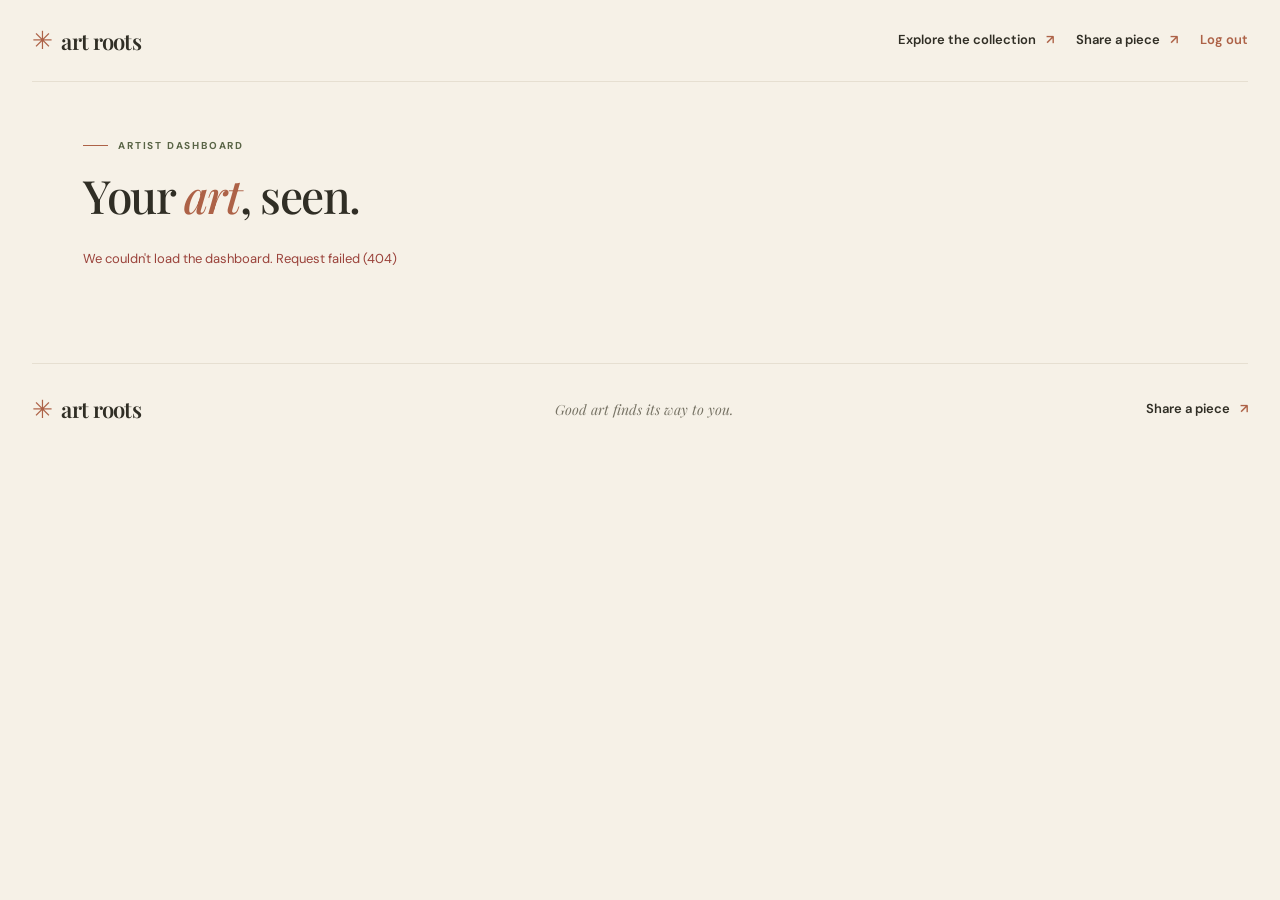
==== templates/dashboard.html @ 148a08ea "Add artist accounts, likes, and artist dashboard - Username/password login with artist and art-lover" ====
<!doctype html>
<html lang="en">
<head>
  <meta charset="utf-8">
  <meta name="viewport" content="width=device-width, initial-scale=1">
  <meta name="theme-color" content="#f6f1e7">
  <title>Art Roots — Artist dashboard</title>
  <link rel="preconnect" href="https://fonts.googleapis.com">
  <link rel="preconnect" href="https://fonts.gstatic.com" crossorigin>
  <link href="https://fonts.googleapis.com/css2?family=DM+Sans:wght@400;500;600;700&family=Playfair+Display:wght@500;600;700&display=swap" rel="stylesheet">
  <link rel="stylesheet" href="/static/style.css">
  <script src="/static/dashboard.js" defer></script>
</head>
<body>
  <header class="topbar"><a class="brand" href="/" aria-label="Art Roots home"><span class="brand-mark" aria-hidden="true">✳</span> art roots</a><nav class="nav-links"><a class="nav-link" href="/#gallery">Explore the collection <span aria-hidden="true">↗</span></a><a class="nav-link" href="/#share">Share a piece <span aria-hidden="true">↗</span></a><button id="logout-button" type="button" class="link-button">Log out</button></nav></header>
  <main class="dashboard">
    <section class="dash-head" aria-labelledby="dash-title">
      <div><p class="eyebrow"><span class="eyebrow-line"></span> ARTIST DASHBOARD</p><h2 id="dash-title">Your <em>art</em>, seen.</h2></div>
    </section>
    <div id="dash-status" class="status" role="status" aria-live="polite"></div>
    <div id="dash-body" hidden>
      <section class="stat-row" aria-label="Summary">
        <div class="stat-tile"><span class="stat-label">Artworks shared</span><strong id="stat-artworks">0</strong></div>
        <div class="stat-tile"><span class="stat-label">Total views</span><strong id="stat-views">0</strong></div>
        <div class="stat-tile"><span class="stat-label">Total likes</span><strong id="stat-likes">0</strong></div>
        <div class="stat-tile"><span class="stat-label">Most viewed</span><strong id="stat-top" class="stat-top">—</strong></div>
      </section>
      <div class="dash-panels">
        <section class="dash-panel" aria-labelledby="views-heading"><h3 id="views-heading">Views per artwork</h3><div id="views-chart" class="views-chart"></div></section>
        <section class="dash-panel" aria-labelledby="tags-heading"><h3 id="tags-heading">Moods people find you by</h3><p class="panel-note">Most common AI tags across your pieces</p><div id="top-tags" class="tag-list"></div></section>
      </div>
      <section class="dash-artworks" aria-labelledby="works-heading"><h3 id="works-heading">Your artworks</h3><div id="dash-grid" class="artwork-grid"></div></section>
    </div>
  </main>
  <footer><a class="brand" href="/"><span class="brand-mark" aria-hidden="true">✳</span> art roots</a><p>Good art finds its way to you.</p><a href="/#share">Share a piece <span aria-hidden="true">↗</span></a></footer>
</body>
</html>
---- static/style.css ----
﻿:root{--cream:#f6f1e7;--paper:#fffdf8;--ink:#302e25;--muted:#777365;--olive:#596446;--rust:#ad6247;--line:#e6dfd1;--serif:"Playfair Display",Georgia,serif;--sans:"DM Sans",Arial,sans-serif}*{box-sizing:border-box}html{scroll-behavior:smooth}body{margin:0;background:var(--cream);color:var(--ink);font:16px/1.55 var(--sans)}button,input,textarea{font:inherit}button,a{-webkit-tap-highlight-color:transparent}a{color:inherit;text-decoration:none}.topbar,main,footer{width:min(1220px,calc(100% - 64px));margin-inline:auto}.topbar{height:82px;display:flex;align-items:center;justify-content:space-between;border-bottom:1px solid var(--line)}.brand{font:600 22px var(--serif);letter-spacing:-.7px;display:inline-flex;align-items:center;gap:9px}.brand-mark{color:var(--rust);font:25px var(--sans)}.nav-link,footer>a:last-child{font-size:13px;font-weight:600}.nav-link span,footer>a:last-child span{color:var(--rust);padding-left:7px}.hero{min-height:570px;display:grid;grid-template-columns:1.02fr .98fr;align-items:center;gap:7%;padding:70px 4% 82px}.eyebrow{display:flex;align-items:center;gap:10px;color:var(--olive);font-size:10px;font-weight:700;letter-spacing:1.8px;margin:0 0 17px}.eyebrow-line{width:25px;height:1px;background:var(--rust)}h1,h2{font:500 clamp(44px,5.4vw,72px)/1.05 var(--serif);letter-spacing:-2px;margin:0}h1 em,h2 em{color:var(--rust);font-weight:500}h1 em{padding-left:22px}.hero-intro{max-width:450px;color:var(--muted);font-size:15px;margin:24px 0 27px}.search-form{height:58px;max-width:530px;display:flex;align-items:center;gap:10px;padding:5px;background:var(--paper);border:1px solid #e9e2d5;border-radius:9px;box-shadow:0 7px 24px #544d3810}.search-icon{font:29px var(--serif);color:var(--rust);padding-left:12px;transform:rotate(-20deg)}.search-form input{min-width:0;flex:1;border:0;outline:0;background:transparent;color:var(--ink);font-size:13px}.search-form button,.submit-button{border:0;background:var(--olive);color:white;border-radius:6px;padding:12px 15px;font-size:12px;font-weight:600;cursor:pointer;white-space:nowrap}.search-form button span,.submit-button span{padding-left:9px}.search-form button:hover,.submit-button:hover{background:#444f35}.search-hint{font-size:11px;color:#9b9585;margin:10px 0}.hero-art{position:relative;width:min(100%,430px);justify-self:center}.hero-art-frame{height:390px;position:relative;padding:10px;background:var(--paper);box-shadow:0 18px 44px #4a43301a;transform:rotate(2deg)}.hero-art-frame:before{content:"";position:absolute;inset:0;border:1px solid #ded6c6;pointer-events:none}.hero-art-frame img{height:100%;width:100%;object-fit:cover;display:block}.hero-caption{position:absolute;bottom:10px;left:10px;right:10px;display:flex;justify-content:space-between;padding:15px 16px;color:white;font-size:9px;letter-spacing:1px;background:linear-gradient(transparent,#171710b8)}.orbit-note{position:absolute;right:-43px;top:30px;display:grid;place-content:center;width:100px;height:100px;border-radius:50%;background:#e8cda4;color:var(--rust);text-align:center;font-size:21px;line-height:1}.orbit-note small{font:9px/1.3 var(--sans);color:var(--ink)}.gallery-section{padding:38px 4% 88px}.section-heading{display:flex;align-items:end;justify-content:space-between;margin-bottom:26px}.section-heading h2,.upload-intro h2{font-size:46px;letter-spacing:-1.5px}.section-heading .eyebrow{margin-bottom:11px}.results-label{color:var(--muted);font-size:12px;margin:0 0 5px}.artwork-grid{display:grid;grid-template-columns:repeat(3,minmax(0,1fr));gap:24px}.art-card{background:var(--paper);border:1px solid #ebe5d8;border-radius:8px;overflow:hidden;cursor:pointer;transition:transform .2s,box-shadow .2s}.art-card:hover,.art-card:focus-visible{transform:translateY(-4px);box-shadow:0 12px 30px #51483218;outline:2px solid #b7a982;outline-offset:2px}.card-image{width:100%;height:245px;object-fit:cover;display:block;background:#e4dfd2}.card-body{padding:17px 18px 19px}.card-body h3{font:600 21px/1.2 var(--serif);margin:0 0 4px}.artist-name{font-size:12px;color:var(--muted);margin:0 0 15px}.tag-list{display:flex;flex-wrap:wrap;gap:6px}.tag{padding:4px 9px;border-radius:30px;background:#f1eee5;color:#646752;font-size:10px}.status{font-size:13px;color:var(--muted);padding:0 0 14px}.status:empty{display:none}.status.error,.form-status.error{color:#9a423a}.empty-state{grid-column:1/-1;text-align:center;background:#eee8db;border-radius:8px;padding:42px 18px;color:var(--muted)}.empty-state strong{display:block;font:22px var(--serif);color:var(--ink);margin-bottom:5px}.upload-section{border-top:1px solid var(--line);padding:78px 4%;display:grid;grid-template-columns:.8fr 1.2fr;gap:9%;align-items:start}.upload-intro>p:last-child{max-width:270px;color:var(--muted);font-size:14px;margin-top:17px}.upload-form{display:grid;gap:16px;padding:23px;background:var(--paper);border:1px solid #e9e2d5;border-radius:8px}.upload-form label{display:grid;gap:7px;font-size:11px;font-weight:600;color:#605d50}.field-row{display:grid;grid-template-columns:1fr 1fr;gap:13px}.upload-form input:not([type=file]),.upload-form textarea{width:100%;border:1px solid var(--line);border-radius:5px;background:#fffefa;padding:11px;color:var(--ink);font-size:12px;outline-color:#8d9777}.upload-form textarea{resize:vertical}.file-field input{font-size:11px}.file-help{font-size:10px;color:#999282;font-weight:400}.submit-button{justify-self:start;padding:13px 16px}.form-status{margin:0;font-size:12px;color:var(--olive)}footer{border-top:1px solid var(--line);min-height:92px;display:flex;align-items:center;justify-content:space-between}footer p{color:var(--muted);font:italic 14px var(--serif)}.detail-dialog{position:fixed;inset:0;margin:auto;padding:0;border:0;border-radius:10px;width:min(880px,calc(100% - 32px));max-height:min(90vh,850px);background:var(--paper);color:var(--ink);box-shadow:0 22px 90px #1d1b1680}.detail-dialog::backdrop{background:#201e19b8;backdrop-filter:blur(3px)}.dialog-close{position:absolute;right:13px;top:10px;width:36px;height:36px;z-index:2;border:0;border-radius:50%;background:#f7f3e9;color:var(--ink);font-size:24px;cursor:pointer}.detail-content{display:grid;grid-template-columns:1fr 1fr;min-height:450px}.detail-image-wrap{min-height:450px;background:#e8e0d1}.detail-image{width:100%;height:100%;max-height:700px;object-fit:cover;display:block}.detail-copy{padding:42px 34px 30px;overflow:auto}.detail-copy h2{font-size:37px;letter-spacing:-1px}.detail-artist{margin:6px 0 20px;color:var(--muted);font-size:13px}.detail-description{font-size:13px;color:#5e5b50}.story-box{margin-top:20px;padding:16px;border-left:2px solid var(--rust);background:#f6f1e7}.story-box h3,.chat-box h3{font:600 13px var(--sans);margin:0 0 7px;color:var(--olive)}.story-box p{margin:0;color:#656153;font:italic 14px/1.6 var(--serif)}.alt-text{color:#8c8779;font-size:10px;margin-top:14px}.chat-box{margin-top:20px;border-top:1px solid var(--line);padding-top:17px}.chat-box form{display:flex;gap:7px}.chat-box input{min-width:0;flex:1;border:1px solid var(--line);border-radius:5px;padding:9px;font-size:11px}.chat-box button{border:0;border-radius:5px;background:var(--olive);color:white;padding:8px 12px;font-size:11px;cursor:pointer}.chat-reply{font-size:12px;color:var(--muted);white-space:pre-wrap;margin:10px 0 0}.sr-only{position:absolute;width:1px;height:1px;padding:0;margin:-1px;overflow:hidden;clip:rect(0,0,0,0);white-space:nowrap;border:0}
@media(max-width:760px){.topbar,main,footer{width:calc(100% - 36px)}.topbar{height:68px}.nav-link{font-size:11px}.hero{grid-template-columns:1fr;padding:53px 2% 55px;gap:38px}.hero-copy{max-width:570px}.hero-art{width:min(80%,430px)}.hero-art-frame{height:320px}.orbit-note{right:-33px;width:82px;height:82px}.gallery-section{padding:20px 2% 62px}.artwork-grid{grid-template-columns:repeat(2,minmax(0,1fr));gap:15px}.card-image{height:210px}.upload-section{grid-template-columns:1fr;gap:23px;padding:56px 2%}.upload-intro h2 br{display:none}.upload-intro>p:last-child{margin-top:10px}footer{min-height:78px}footer p{font-size:12px}.detail-content{grid-template-columns:1fr}.detail-image-wrap{height:300px;min-height:0}.detail-copy{padding:26px 23px 24px}.detail-copy h2{font-size:32px}}
@media(max-width:480px){body{font-size:15px}.topbar,main,footer{width:calc(100% - 28px)}.brand{font-size:19px}.nav-link{font-size:10px}.hero{padding-top:43px}.hero h1{font-size:51px}.hero-intro{font-size:14px}.search-form{height:auto;min-height:55px;gap:5px}.search-icon{padding-left:7px}.search-form input{font-size:11px}.search-form button{padding:11px 9px;font-size:10px}.hero-art{width:85%}.hero-art-frame{height:270px}.orbit-note{right:-27px;top:16px}.section-heading{display:block}.section-heading h2,.upload-intro h2{font-size:39px}.results-label{margin-top:9px}.artwork-grid{grid-template-columns:1fr;gap:14px}.card-image{height:250px}.upload-form{padding:17px}.field-row{grid-template-columns:1fr}.upload-section{padding-block:49px}footer{flex-wrap:wrap;gap:5px;padding:15px 0}footer p{order:3;flex-basis:100%;margin:0}footer>a:last-child{font-size:11px}.detail-dialog{max-height:92vh}.detail-image-wrap{height:235px}}
.nav-links{display:flex;gap:22px}.inline-link{color:var(--rust);font-weight:600;text-decoration:underline}
.dashboard{padding:56px 4% 80px}.dash-head{display:flex;align-items:end;justify-content:space-between;gap:24px;margin-bottom:30px}.dash-head h2{font-size:46px;letter-spacing:-1.5px}.artist-form{display:flex;gap:8px;padding:5px;background:var(--paper);border:1px solid #e9e2d5;border-radius:9px;min-width:min(100%,400px)}.artist-form input{flex:1;min-width:0;border:0;outline:0;background:transparent;padding:0 10px;font-size:13px;color:var(--ink)}.artist-form button{border:0;background:var(--olive);color:#fff;border-radius:6px;padding:11px 14px;font-size:12px;font-weight:600;cursor:pointer;white-space:nowrap}.artist-form button:hover{background:#444f35}
.stat-row{display:grid;grid-template-columns:repeat(4,minmax(0,1fr));gap:16px;margin-bottom:22px}.stat-tile{background:var(--paper);border:1px solid #ebe5d8;border-radius:8px;padding:18px 20px;display:grid;gap:6px}.stat-label{font-size:11px;font-weight:600;color:var(--muted);letter-spacing:.3px}.stat-tile strong{font:600 34px/1.1 var(--serif);color:var(--ink)}.stat-tile .stat-top{font-size:18px;line-height:1.3}
.dash-panels{display:grid;grid-template-columns:1.4fr 1fr;gap:16px;margin-bottom:36px}.dash-panel{background:var(--paper);border:1px solid #ebe5d8;border-radius:8px;padding:20px}.dash-panel h3,.dash-artworks h3{font:600 20px var(--serif);margin:0 0 14px}.panel-note{font-size:12px;color:var(--muted);margin:-8px 0 14px}.dash-panel .tag{font-size:12px;padding:5px 11px}
.views-chart{display:grid;gap:10px}.bar-row{display:grid;grid-template-columns:minmax(80px,32%) 1fr 36px;align-items:center;gap:10px;font-size:12px;padding:2px 0;border-radius:4px}.bar-row:hover{background:#f6f1e7}.bar-label{overflow:hidden;text-overflow:ellipsis;white-space:nowrap;color:var(--ink)}.bar-track{height:12px}.bar{display:block;height:100%;min-width:2px;background:var(--olive);border-radius:0 4px 4px 0}.bar-value{text-align:right;color:var(--muted);font-variant-numeric:tabular-nums}.dash-card{cursor:default}
@media(max-width:760px){.dashboard{padding:36px 2% 56px}.dash-head{display:block}.dash-head h2{font-size:39px;margin-bottom:18px}.stat-row{grid-template-columns:repeat(2,minmax(0,1fr))}.dash-panels{grid-template-columns:1fr}.nav-links{gap:12px}}
@media(max-width:480px){.stat-tile strong{font-size:28px}.nav-links .nav-link:first-child{display:none}}
.auth-nav{display:flex;align-items:center;gap:16px}.nav-user{font-size:13px;color:var(--muted)}.link-button{border:0;background:none;padding:0;font-size:13px;font-weight:600;color:var(--rust);cursor:pointer}.link-button:hover{text-decoration:underline}
.card-meta{display:flex;align-items:center;justify-content:space-between;gap:10px;margin:0 0 15px}.card-meta .artist-name,.card-meta .detail-artist{margin:0}.detail-copy .card-meta{margin:6px 0 20px}.like-button{border:1px solid var(--line);background:var(--paper);color:var(--ink);border-radius:30px;padding:4px 11px;font-size:12px;cursor:pointer;white-space:nowrap;font-variant-numeric:tabular-nums}.like-button:hover{border-color:var(--rust)}.like-button.liked{color:var(--rust);border-color:var(--rust);background:#fbefe9}.like-button:disabled{opacity:.6}
.upload-locked{align-content:start;gap:10px;color:var(--muted);font-size:13px}.upload-locked strong{font:600 22px var(--serif);color:var(--ink)}.upload-locked .submit-button{margin-top:6px}.posting-as{margin:0;font-size:12px;font-weight:600;color:var(--olive)}[hidden]{display:none!important}
.auth-page{display:grid;grid-template-columns:1fr 1fr;gap:9%;align-items:center;padding:72px 4% 88px}.auth-intro h2{font-size:52px;letter-spacing:-1.5px}.auth-intro>p:last-child{max-width:340px;color:var(--muted);font-size:14px;margin-top:18px}.auth-tabs{display:flex;gap:4px;margin-bottom:12px}.auth-tabs button{flex:1;border:1px solid var(--line);background:transparent;border-radius:6px;padding:10px;font-size:13px;font-weight:600;color:var(--muted);cursor:pointer}.auth-tabs button[aria-selected=true]{background:var(--olive);border-color:var(--olive);color:#fff}
.role-choice{border:0;padding:0;margin:0;display:grid;grid-template-columns:1fr 1fr;gap:10px}.role-choice legend{font-size:11px;font-weight:600;color:#605d50;margin-bottom:7px}.role-option{display:flex!important;gap:8px!important;align-items:flex-start;border:1px solid var(--line);border-radius:6px;padding:11px;cursor:pointer}.role-option:has(input:checked){border-color:var(--olive);background:#f3f2ea}.role-option span{display:grid;gap:2px}.role-option strong{font-size:13px;color:var(--ink)}.role-option small{font-size:11px;font-weight:400;color:var(--muted)}
@media(max-width:760px){.auth-page{grid-template-columns:1fr;gap:28px;padding:44px 2% 60px}.auth-intro h2{font-size:40px}.nav-user{display:none}}
@media(max-width:480px){.role-choice{grid-template-columns:1fr}}
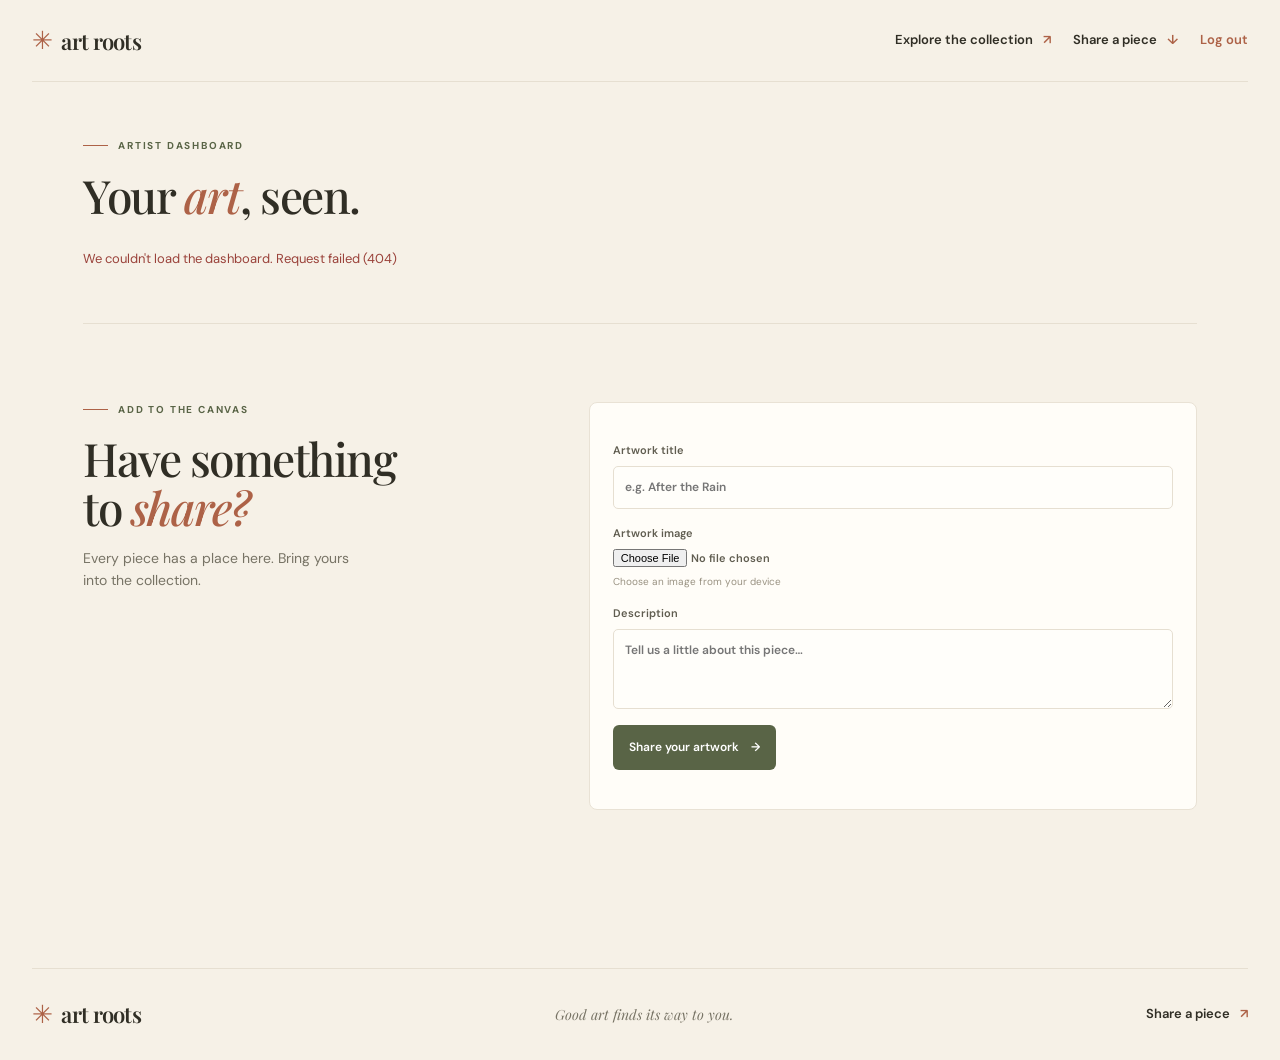
==== commit 1438457c: "Move uploads to artist dashboard and retry busy Gemini models - Upload form now lives on the artist " ====
--- a/templates/dashboard.html
+++ b/templates/dashboard.html
@@ -12,7 +12,7 @@
   <script src="/static/dashboard.js" defer></script>
 </head>
 <body>
-  <header class="topbar"><a class="brand" href="/" aria-label="Art Roots home"><span class="brand-mark" aria-hidden="true">✳</span> art roots</a><nav class="nav-links"><a class="nav-link" href="/#gallery">Explore the collection <span aria-hidden="true">↗</span></a><a class="nav-link" href="/#share">Share a piece <span aria-hidden="true">↗</span></a><button id="logout-button" type="button" class="link-button">Log out</button></nav></header>
+  <header class="topbar"><a class="brand" href="/" aria-label="Art Roots home"><span class="brand-mark" aria-hidden="true">✳</span> art roots</a><nav class="nav-links"><a class="nav-link" href="/#gallery">Explore the collection <span aria-hidden="true">↗</span></a><a class="nav-link" href="#share">Share a piece <span aria-hidden="true">↓</span></a><button id="logout-button" type="button" class="link-button">Log out</button></nav></header>
   <main class="dashboard">
     <section class="dash-head" aria-labelledby="dash-title">
       <div><p class="eyebrow"><span class="eyebrow-line"></span> ARTIST DASHBOARD</p><h2 id="dash-title">Your <em>art</em>, seen.</h2></div>
@@ -31,7 +31,8 @@
       </div>
       <section class="dash-artworks" aria-labelledby="works-heading"><h3 id="works-heading">Your artworks</h3><div id="dash-grid" class="artwork-grid"></div></section>
     </div>
+    <section class="upload-section" id="share"><div class="upload-intro"><p class="eyebrow"><span class="eyebrow-line"></span> ADD TO THE CANVAS</p><h2>Have something<br>to <em>share?</em></h2><p>Every piece has a place here. Bring yours into the collection.</p></div><form id="upload-form" class="upload-form"><p id="posting-as" class="posting-as"></p><label>Artwork title<input name="title" required maxlength="160" placeholder="e.g. After the Rain"></label><label class="file-field">Artwork image<input name="image" type="file" accept="image/*" required><span class="file-help">Choose an image from your device</span></label><label>Description<textarea name="description" rows="3" required maxlength="2000" placeholder="Tell us a little about this piece…"></textarea></label><button class="submit-button" type="submit">Share your artwork <span aria-hidden="true">→</span></button><p id="upload-status" class="form-status" role="status" aria-live="polite"></p></form></section>
   </main>
-  <footer><a class="brand" href="/"><span class="brand-mark" aria-hidden="true">✳</span> art roots</a><p>Good art finds its way to you.</p><a href="/#share">Share a piece <span aria-hidden="true">↗</span></a></footer>
+  <footer><a class="brand" href="/"><span class="brand-mark" aria-hidden="true">✳</span> art roots</a><p>Good art finds its way to you.</p><a href="#share">Share a piece <span aria-hidden="true">↗</span></a></footer>
 </body>
 </html>
--- a/static/style.css
+++ b/static/style.css
@@ -15,3 +15,5 @@
 .role-choice{border:0;padding:0;margin:0;display:grid;grid-template-columns:1fr 1fr;gap:10px}.role-choice legend{font-size:11px;font-weight:600;color:#605d50;margin-bottom:7px}.role-option{display:flex!important;gap:8px!important;align-items:flex-start;border:1px solid var(--line);border-radius:6px;padding:11px;cursor:pointer}.role-option:has(input:checked){border-color:var(--olive);background:#f3f2ea}.role-option span{display:grid;gap:2px}.role-option strong{font-size:13px;color:var(--ink)}.role-option small{font-size:11px;font-weight:400;color:var(--muted)}
 @media(max-width:760px){.auth-page{grid-template-columns:1fr;gap:28px;padding:44px 2% 60px}.auth-intro h2{font-size:40px}.nav-user{display:none}}
 @media(max-width:480px){.role-choice{grid-template-columns:1fr}}
+.artist-cta{border-top:1px solid var(--line);padding:64px 4%;display:flex;align-items:center;justify-content:space-between;gap:24px}.artist-cta h2{font-size:40px;letter-spacing:-1.2px}.artist-cta p:last-child{color:var(--muted);font-size:14px;margin:12px 0 0}.artist-cta .submit-button{flex-shrink:0}.dashboard .upload-section{margin-top:40px;padding-inline:0}
+@media(max-width:760px){.artist-cta{display:block;padding:48px 2%}.artist-cta h2{font-size:34px}.artist-cta .submit-button{display:inline-block;margin-top:18px}}
